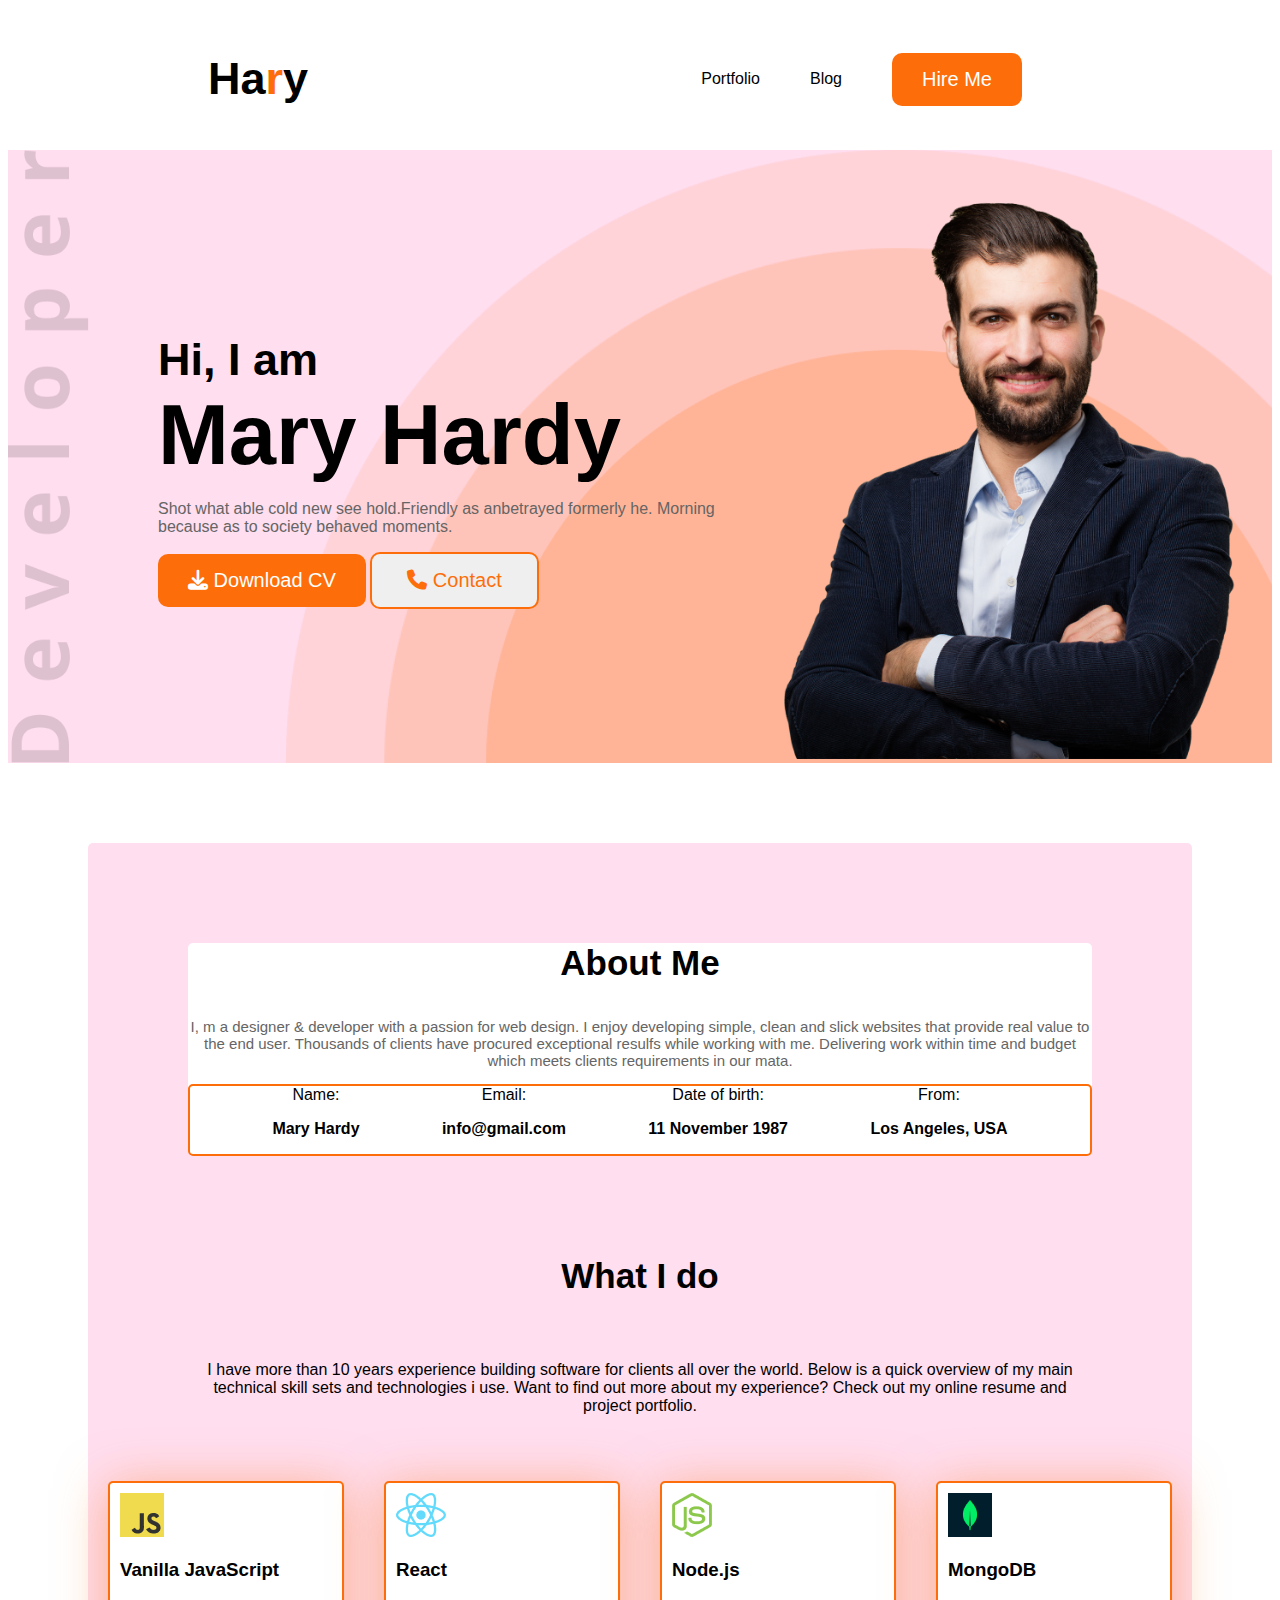
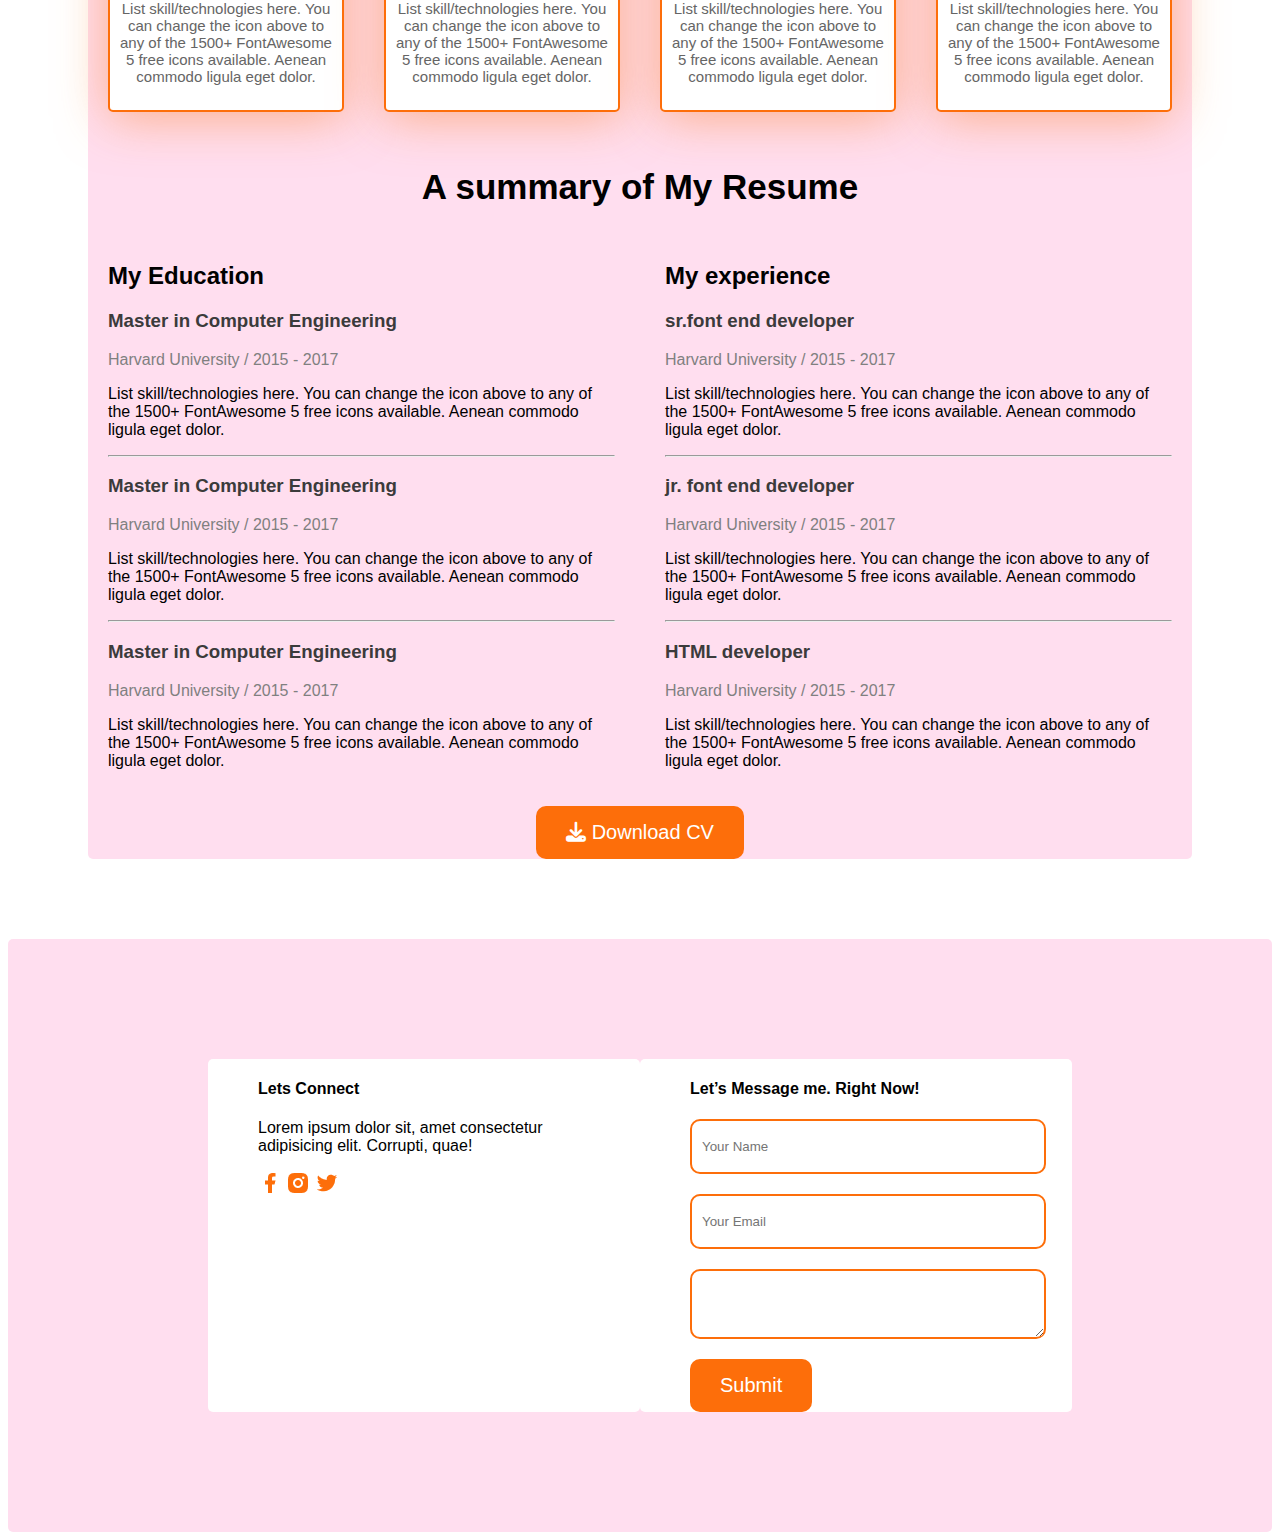
==== index.html @ 6b11f424 "responsive webdevloper portfolio number 1" ====
<!DOCTYPE html>
<html lang="en">

<head>
    <meta charset="UTF-8">
    <meta name="viewport" content="width=device-width, initial-scale=1.0">
    <title>Web Devloper Portfolio</title>
    <!--  (open sans) font family link -->
    <link rel="preconnect" href="https://fonts.googleapis.com">
    <link rel="preconnect" href="https://fonts.gstatic.com" crossorigin>

<!-- font awsome cdn link -->
    <link rel="stylesheet" href="https://cdnjs.cloudflare.com/ajax/libs/font-awesome/6.7.2/css/all.min.css" integrity="sha512-Evv84Mr4kqVGRNSgIGL/F/aIDqQb7xQ2vcrdIwxfjThSH8CSR7PBEakCr51Ck+w+/U6swU2Im1vVX0SVk9ABhg==" crossorigin="anonymous" referrerpolicy="no-referrer" />

    <!-- css linkup -->

    <link rel="stylesheet" href="styles/style.css">

</head>

<body>
    <!-- (index.html) er index er i ta small letter er hote hobe,& full (index)word tai small letter er hote, hobe jodi live website e file/project ta dekte cai. onno name dile ba index er modde jodi shudo i taw boro hater i hoi taw live website hisebe run hote jamela korbe. -->
     <!-- file theke kisu find korte caile (ctrl+f) press korle search box cole asbe,then okane ja lika search korbo ta jodi file e thake taile show korbe.&okane niye jabe,-->


    <div>

        <header class="header">

            <nav>
                <h3 class="nav_mary">Ha<span class="orange-color">r</span>y</h3>
                <ul>
                    <li><a href="">Portfolio</a></li>
                    <li><a href="">Blog</a></li>
                    <li><button class="btn-hire_me">Hire Me</button></li>
                </ul>
            </nav>


            <div class="banner">

                <div class="banner-texts">
                    <h3 class="banner-h3_hi">Hi, I am</h3>
                    <h1 class="banner-h1_mary">Mary Hardy</h1>

                    <p class="banner-p">
                        Shot what able cold new see hold.Friendly as anbetrayed formerly he. Morning
                        because as to society behaved moments.</p>
                    <button class="btn-download-cv">
                        <i class="fa-solid fa-download"></i>
 <!--icon lugo ta ekdm sob sesh e boshate subida.  -->
                        Download CV</button>
                    <button class="btn-contact"><i class="fa-solid fa-phone"></i>
                        Contact</button>
                </div>

                <div class="banner-man_side">
                    <img class="man_img" src="images/hardy.png" alt="">
                </div>


            </div>


        </header>
        <!-- header end -->


        <!-- main  body  start-->
        <main>

            <article>
                <section class="about_section1">
                    <h3 class="about_me_h3">About Me</h3>
                    <p class="about_p1">I, m a designer & developer with a passion for web design.
                         I enjoy developing
                        simple, clean and slick websites that provide real value to the end user. 
                        Thousands of clients
                        have procured exceptional resulfs while working with me. Delivering work 
                        within time and budget
                        which meets clients requirements in our mata.</p>

                    <!--1. shortcut: ( .about_info_gulo*4>h4.info_title+p.info_p )enter. niser tag gulo likar jonno -->
                    <div class="about_info_container">
                        <div class="about_info_gulo">
                            <h4 class="info_title">Name:
                            </h4>
                            <p class="info_p"> Mary Hardy </p>
                        </div>
                        <div class="about_info_gulo">
                            <h4 class="info_title">Email:
                            </h4>
                            <p class="info_p">info@gmail.com</p>
                        </div>
                        <div class="about_info_gulo">
                            <h4 class="info_title">Date of birth:
                            </h4>
                            <p class="info_p">11 November 1987</p>
                        </div>
                        <div class="about_info_gulo">
                            <h4 class="info_title">From:
                            </h4>
                            <p class="info_p">Los Angeles, USA</p>
                        </div>
                    </div>


                </section>

                <!--about section1 end -->


                <!--2. what i do section style -->
                <section class="what_section2">
                    <h3 class="what_h3">What I do</h3>
                    <p class="section2_what_p">I have more than 10 years experience building software for clients all
                        over the world. Below is a quick overview of my main technical skill sets and technologies i
                        use. Want to find out more about my experience? Check out my online resume and project
                        portfolio.</p>

                </section>


                <!-- skills container start -->
                <div class="skills_container">
                    <!--shorcut: ( .skill*4>img+h3.skill_title_h3+p.skill_p ) enter -->
                    <div class="skill">
                        <img src="images/icons/js.png" alt="">
                        <h3 class="skill_title_h3">Vanilla JavaScript</h3>
                        <p class="skill_p">List skill/technologies here. You can change the icon above
                             to any of the
                            1500+ FontAwesome 5 free icons available. Aenean commodo ligula eget
                             dolor.</p>
                    </div>
                    <div class="skill">
                        <img src="images/icons/react.png" alt="">
                        <h3 class="skill_title_h3">React</h3>
                        <p class="skill_p">List skill/technologies here. You can change the icon above
                             to any of the
                            1500+ FontAwesome 5 free icons available. Aenean commodo ligula eget 
                            dolor.</p>
                    </div>
                    <div class="skill">
                        <img src="images/icons/nodejs.png" alt="">
                        <h3 class="skill_title_h3">Node.js</h3>
                        <p class="skill_p">List skill/technologies here. You can change the icon above
                             to any of the
                            1500+ FontAwesome 5 free icons available. Aenean commodo ligula eget 
                            dolor.</p>
                    </div>
                    <div class="skill">
                        <img src="images/icons/mongo.png" alt="">
                        <h3 class="skill_title_h3">MongoDB</h3>
                        <p class="skill_p">List skill/technologies here. You can change the icon above 
                            to any of the
                            1500+ FontAwesome 5 free icons available. Aenean commodo ligula eget 
                            dolor.</p>
                    </div>
                </div>


                <!--3. a summery  section3 -->
                <section class="summery_section3">

                    <h3 class="summery_section3_h3">A summary of
                         My Resume </h3>

                    <div class="summery_container">

                        <div class="sum_colum">

                            <h2>My Education</h2>

                            <h3 class="sum_degree_h3">Master in 
                                Computer Engineering</h3>
                            <h4 class="sum_versity_h4">Harvard
                                 University / 2015 - 2017</h4>
                            <p class="sum_p">List skill/technologies 
                                here. You can change the icon above
                                to any of the 1500+ FontAwesome 5 free
                                 icons available. Aenean commodo 
                                ligula eget dolor.
                            </p>
                            <hr>
                            <h3 class="sum_degree_h3">Master in 
                                Computer Engineering</h3>
                            <h4 class="sum_versity_h4">Harvard
                                 University / 2015 - 2017</h4>
                            <p class="sum_p">List 
                                skill/technologies 
                                here. You can change the icon
                                 above
                                to any of the 1500+ FontAwesome 5 
                                free
                                 icons available. Aenean commodo 
                                ligula eget dolor.
                            </p>
                            <hr>
                            <h3 class="sum_degree_h3">Master in 
                                Computer Engineering</h3>
                            <h4 class="sum_versity_h4">Harvard
                                 University / 2015 - 2017</h4>
                            <p class="sum_p">List 
                                skill/technologies 
                                here. You can change the icon 
                                above
                                to any of the 1500+ FontAwesome 5
                                 free
                                 icons available. Aenean commodo 
                                ligula eget dolor.
                            </p>
                          
                        </div>

                        <div class="sum_colum">
                            <h2>My experience</h2>

                            <h3 class="sum_degree_h3">sr.font end 
                                developer</h3>
                            <h4 class="sum_versity_h4">Harvard
                                 University / 2015 - 2017</h4>
                            <p class="sum_p">List skill/technologies 
                                here. You can change the icon above
                                to any of the 1500+ FontAwesome 5 free
                                 icons available. Aenean commodo 
                                ligula eget dolor.
                            </p>
                            <hr>
                            <h3 class="sum_degree_h3">jr. font end
                                 developer</h3>
                            <h4 class="sum_versity_h4">Harvard
                                 University / 2015 - 2017</h4>
                            <p class="sum_p">List skill/technologies 
                                here. You can change the icon above
                                to any of the 1500+ FontAwesome 5 free
                                 icons available. Aenean commodo 
                                ligula eget dolor.
                            </p>
                            <hr>
                            <h3 class="sum_degree_h3">HTML 
                                developer</h3>
                            <h4 class="sum_versity_h4">Harvard
                                 University / 2015 - 2017</h4>
                            <p class="sum_p">List skill/technologies 
                                here. You can change the icon above
                                to any of the 1500+ FontAwesome 5 free
                                 icons available. Aenean commodo 
                                ligula eget dolor.
                            </p>
                            
                        </div>
                       

    
                    </div>

                    <div class="download_cv2"><button class="btn-download-cv">
                        <i class="fa-solid fa-download"></i>
                        Download
                         CV</button></div>
                </section>

            </article>



        </main>



        <footer>


            <div class="footer_column">

                <h4 class="foot_title_h4">Lets Connect</h4>
                <p class="footer_p">Lorem ipsum dolor sit, amet consectetur 
                    adipisicing elit. Corrupti, quae!</p>

                    <div class="social_icon">

                        <img src="images/icons/facebook.png" 
                        alt=""><a href=""></a>

                        <img src="images/icons/insta.png" alt="">
                        <a href=""></a>
                        <img src="images/icons/twitter.png" 
                        alt=""><a href=""></a>
                    </div>
                    

            </div>
            <div class="footer_column">

                <h4 class="foot_title_h4"> Let’s Message me. Right Now!</h4>

                <form action="" class="contact_form">

                    <input type="text" name="name" id="" 
                placeholder="Your Name">

                <input type="email" name="email" id="" 
                placeholder="Your Email">

                <textarea name="text"  id="" placeholder="Message">

                </textarea>
                <input type="submit" value="Submit" class="submit-btn">
                </form>
            </div>

        </footer>



    </div>





</body>

</html>
---- styles/style.css ----
/* font family for all */



body {
    /* body er jaigai (*)star k selector hisebe use kore ei (font-family) property er style ta dewa jabe. */
    font-family: "Open Sans", sans-serif;

}


/* nav related styles */

nav {
    display: flex;
    justify-content: space-between;
    /* nav er (h3,ul) item gulo 2ta 2pashe sundor vabe 4pashe jaiga reke boshar jonno justify-content propery use kora hoyece.*/
    align-items:center; /* nav er vitore thaka h3,& ul tag k eki line e soman vabe majkane boshanor jonno align-items property use kore center e ana hoyece.  */
    margin:0 200px;
    
}

nav>.nav_mary {
    font-size: 45px;
    font-weight: 800px;
    color: black;
}

.orange-color {
    color: #FD6E0A;
}

nav>ul {
    display: flex;
    align-items: center;
    /* ul er vitore thaka li tag gulo k eki line e soman vabe majkane boshanor jonno align-items property use kore center e ana hoyece.  */
}

nav ul li {
    list-style: none;
    margin-right: 50px;
}

nav ul li a {
    text-decoration: none;
    color: black;
}

.btn-hire_me , .btn-download-cv ,.submit-btn {
    background-color: #FD6E0A;
    color: white;
    font-size: 20px;
    border-radius: 10px;
    border: 0; /* defualt vabe border diye dei, tai border 0 dile kuno border dekabena.*/
    padding: 15px 30px;
}

.btn-contact{
padding: 15px 35px;
border:2px solid #FD6E0A;
font-size: 20px;
border-radius: 10px;
color:#FD6E0A;

}


 header .banner{
    padding: 30px 30px 0px 150px;
    background-color: rgb(255, 222, 239);
    align-items: center;    /* vertical aling-item property te center na korle picture ar texts content eki line,eki width borabor boshtona  */
    display: flex;    /* display flex korai man & texts content gulo flex hoye pashapashi bosce */
    justify-content: space-between;
background-image: url("../images/banner_bg.png"),url("../images/developer.png");
/* 1.evabe url er bracket er vitore image er link dewar smy quetion er vitore dile tik moto kaj korbe.
2.ekta property te 2ta url value use kora jai,tar jonno majkane koma dite hoi.
 */
background-repeat: no-repeat;
background-position:bottom right, left center;
background-size: contain;
/* ekane 2ta url/image er jonno 1ta (background-position) property te 2ta value dewa hoyece,karon url 2ta tar kajkane(,)koma diye, protom (bottom right)value ta 1st url er jonno & second (top left)value ta 2nd url er jonno */

 }

 .banner .banner-texts{
    max-width: 585px;
 }

 .man_img{
    width: 500px;
 }

 .banner .banner-h3_hi{
    font-size: 45px;
    margin: 0 0;
    font-weight: 600;
 }
 .banner .banner-h1_mary{
    font-size: 85px;
    margin: 0 0;
    font-weight: 700;
 }

 .banner .banner-p{
    color:rgb(101, 101, 101);
    font-weight: 100;
 }


 /* main section styles */

 main >article{
    background-color:rgb(255, 222, 239) ;
    align-content: center;
    margin: 80px;
 border-radius: 5px;
 }

 .about_section1{
    background-color: white;
    margin: 100px;

    border-radius: 5px;
 }

 .about_section1 .about_me_h3{
    font-size: 35px;
    text-align: center;

 }

 .about_p1 , .section_what_p , .skill_p{
    color:rgb(101, 101, 101);
    font-weight: 100;
    font-size: 15px;
    font-weight: normal;
    text-align: center;
 }

 .about_info_container{
    display: flex;
    justify-content: space-evenly;
    border:2px solid #FD6E0A;
    border-radius: 5px; 
 }

 .about_info_gulo{
    background-color: transparent;
    text-align: center;
    border-radius: 5px;
  
 }

 .info_title{
      line-height: normal;
      margin:0;
      font-weight: 100;
 }

 .info_p{
    font-weight: 600;
 }
 
/* what section related style */

.what_h3{
    font-size: 35px;
    text-align: center;
}
.section2_what_p{
    padding: 30px 110px;
   text-align: center;
 }

/* skills related styles */

.skills_container{
    display: flex;
    justify-content: space-evenly;
   
}


.skill{
   margin: 20px;
    border:2px solid #FD6E0A;
    background-color: white;
    border-radius: 5px;
    padding:10px;
    /* box-shadow: 0px 6px 50px 0px rgba(0, 0, 0, 0.6); */
    box-shadow: 0px 6px 50px 0px #f988378e;
}


/* summery resume styles shuro */
.summery_section3_h3{
    font-size: 35px;
    text-align: center;
}

.summery_container{
    display: flex;
    gap: 50px;
    padding: 0px 20px;
}

.sum_degree_h3{
    color:rgb(59, 59, 59);
}

.sum_versity_h4{
    color:grey;
    font-weight: 100;
    padding: 0;
    margin: 0;

}

.download_cv2{
    text-align: center;
    margin-top: 20px;
}


/* footer styles start */
footer{
    display: flex;
    background-color:rgb(255, 222, 239) ;
    margin-top: 80px;
    justify-content:center;
    padding:120px 200px;
 border-radius: 5px; 

 
}

.footer_column{
    width: 50%;
   display: block;
padding:0px 50px;
align-items: center;
background-color: white;
border-radius: 5px;

}


form [type="text"] ,[type="email"],[name="text"] {
    display: block;
   margin:0px 30px 20px 0px;
    border-radius: 10px;
    width: 100%; 
    padding:18px 10px;
     color:gray;
    border:2px solid #FD6E0A;
    background-color: white;
}

.submit-btn {  /* eshob btn e same style ta copy kore ekane ana hoyece shudo. .btn-hire_me , .btn-download-cv , */

    background-color: #FD6E0A;
    color: white;
    font-size: 20px;
    border-radius: 10px;
    border: 0; 
    padding: 15px 30px;
    cursor: pointer;
}
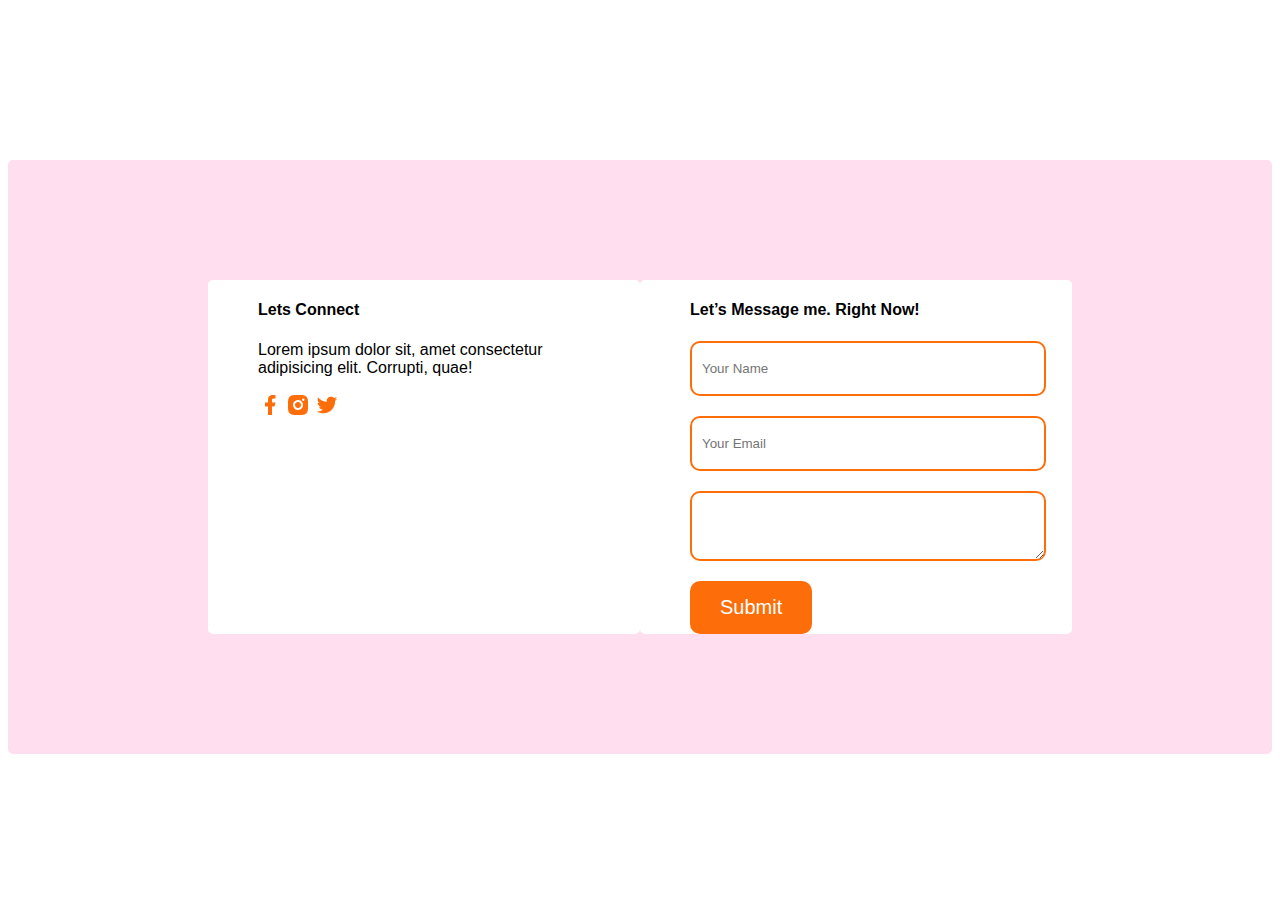
==== commit 97e28c93: "again" ====
--- a/index.html
+++ b/index.html
@@ -25,7 +25,7 @@
 
     <div>
 
-        <header class="header">
+        <header class="header hide">
 
             <nav>
                 <h3 class="nav_mary">Ha<span class="orange-color">r</span>y</h3>
@@ -37,7 +37,7 @@
             </nav>
 
 
-            <div class="banner">
+            <div class="banner ">
 
                 <div class="banner-texts">
                     <h3 class="banner-h3_hi">Hi, I am</h3>
@@ -67,10 +67,10 @@
 
 
         <!-- main  body  start-->
-        <main>
+        <main class="main">
 
             <article>
-                <section class="about_section1">
+                <section class="about_section1 hide">
                     <h3 class="about_me_h3">About Me</h3>
                     <p class="about_p1">I, m a designer & developer with a passion for web design.
                          I enjoy developing
@@ -111,7 +111,7 @@
 
 
                 <!--2. what i do section style -->
-                <section class="what_section2">
+                <section class="what_section2 hide">
                     <h3 class="what_h3">What I do</h3>
                     <p class="section2_what_p">I have more than 10 years experience building software for clients all
                         over the world. Below is a quick overview of my main technical skill sets and technologies i
@@ -122,7 +122,7 @@
 
 
                 <!-- skills container start -->
-                <div class="skills_container">
+                <div class="skills_container hide ">
                     <!--shorcut: ( .skill*4>img+h3.skill_title_h3+p.skill_p ) enter -->
                     <div class="skill">
                         <img src="images/icons/js.png" alt="">
@@ -160,7 +160,7 @@
 
 
                 <!--3. a summery  section3 -->
-                <section class="summery_section3">
+                <section class="summery_section3 hide">
 
                     <h3 class="summery_section3_h3">A summary of
                          My Resume </h3>
--- a/styles/style.css
+++ b/styles/style.css
@@ -119,7 +119,6 @@
  .about_section1{
     background-color: white;
     margin: 100px;
-
     border-radius: 5px;
  }
 
@@ -142,13 +141,15 @@
     justify-content: space-evenly;
     border:2px solid #FD6E0A;
     border-radius: 5px; 
+    padding: 10px;
+    
  }
 
  .about_info_gulo{
     background-color: transparent;
     text-align: center;
     border-radius: 5px;
-  
+  border:2px solid rgb(255, 222, 239) ;
  }
 
  .info_title{
@@ -228,6 +229,7 @@
     background-color:rgb(255, 222, 239) ;
     margin-top: 80px;
     justify-content:center;
+    /* align-items: center; */
     padding:120px 200px;
  border-radius: 5px; 
 
@@ -265,4 +267,55 @@
     border: 0; 
     padding: 15px 30px;
     cursor: pointer;
-}+}
+
+.hide{
+    display: none;
+}
+
+
+/* responsive styles  */
+/* for mobile devices */
+@media screen and (max-width:576px) {
+    
+    .skills_container{
+       flex-direction: column;   
+    }
+
+    main >article{
+        margin: 0;
+     }
+    
+
+    .about_section1{
+        background-color: white;
+        margin: 20px;
+        border-radius: 5px;
+     }
+    
+ 
+ .about_info_container{
+   flex-direction: column;
+    justify-content: space-evenly;
+ 
+ }
+.about_info_gulo{
+   margin-bottom: 5px;
+}
+
+footer{
+    flex-direction: column;
+align-items: center;
+padding:20px 0px;
+   }
+
+   .footer_column{
+       padding:0px 30px;
+}
+
+
+
+
+
+}
+
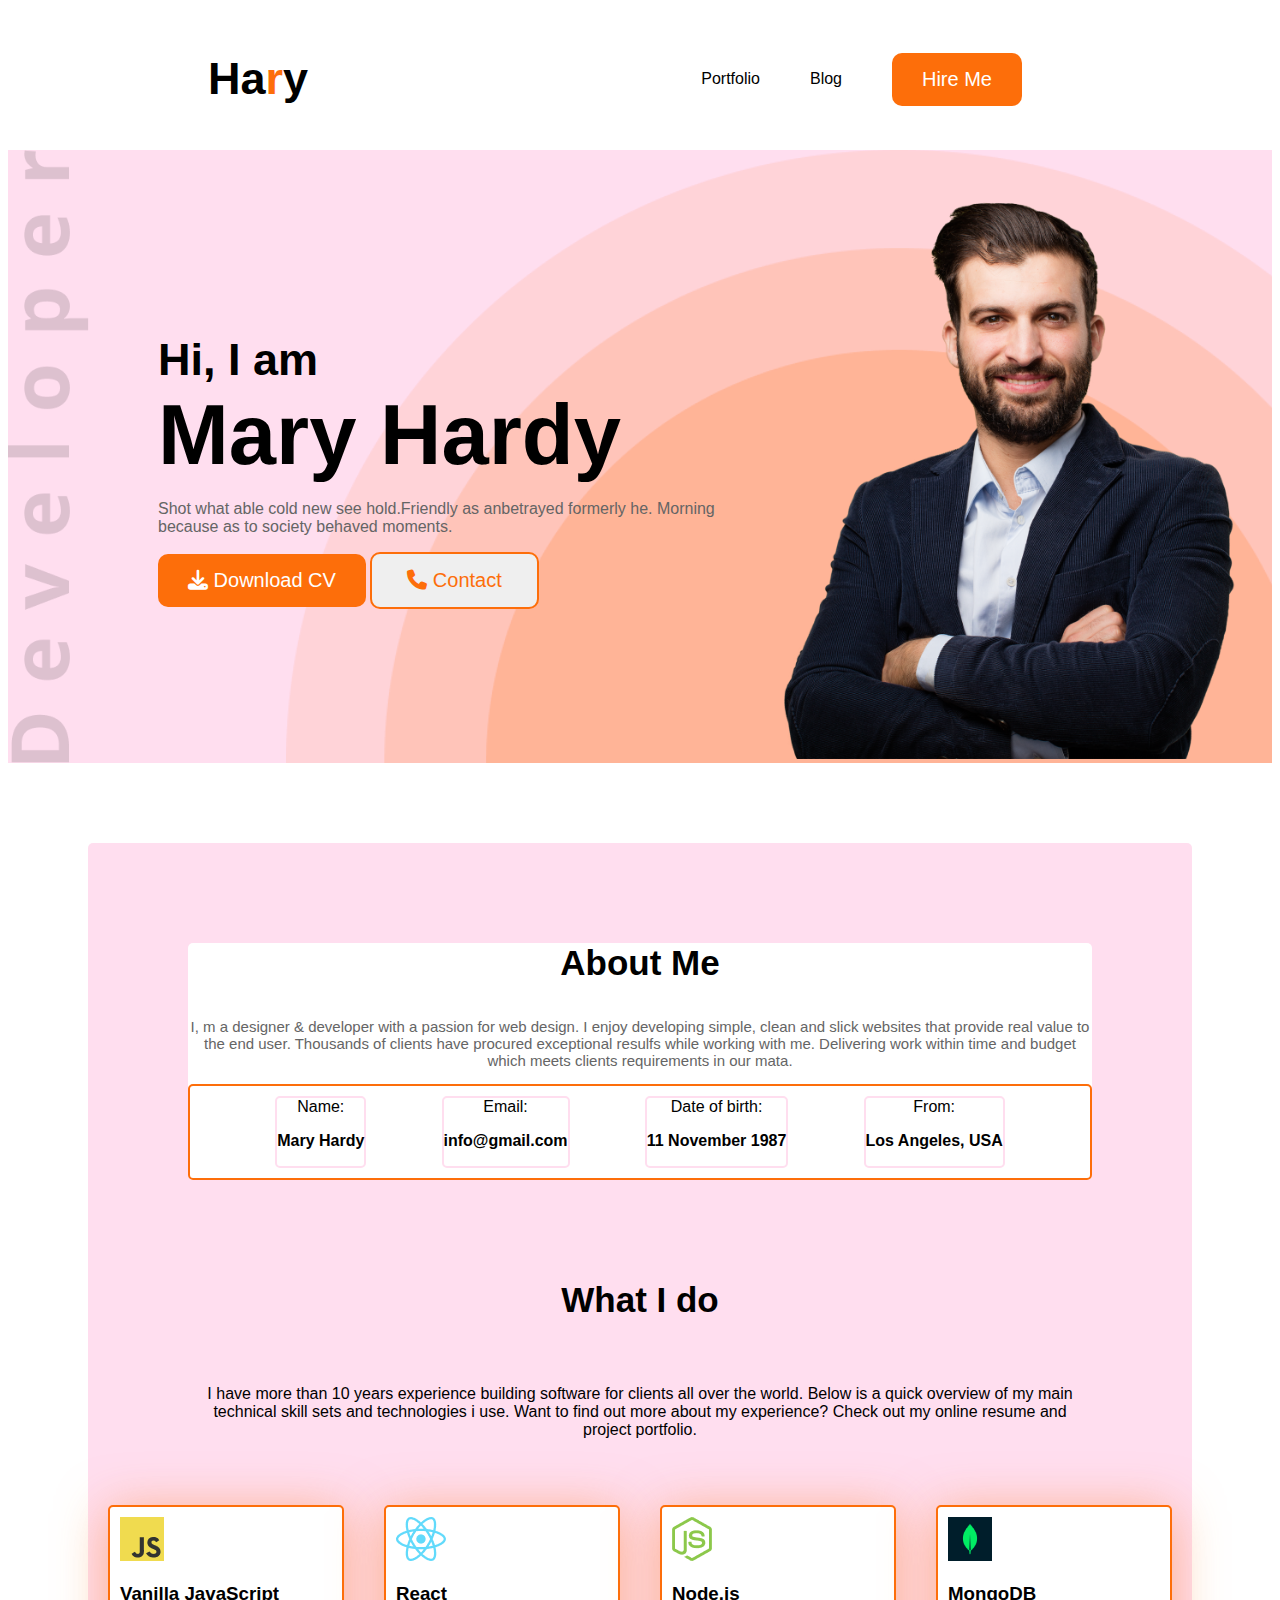
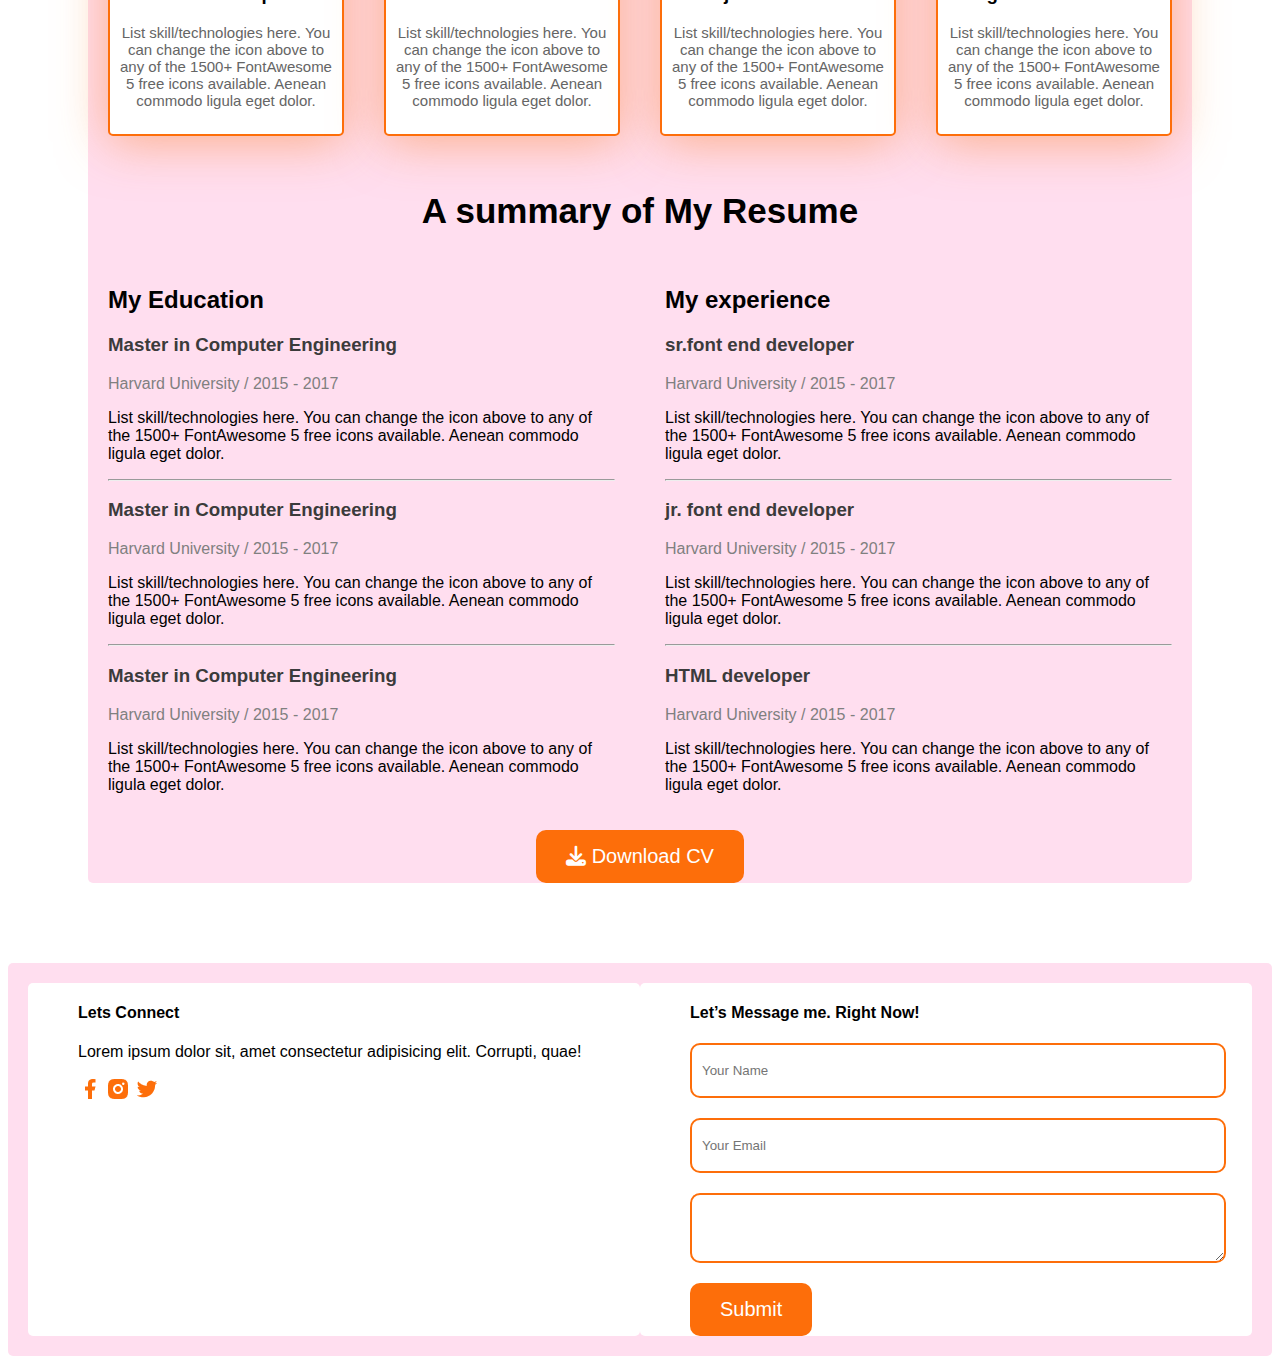
==== commit d6a45d46: "final" ====
--- a/index.html
+++ b/index.html
@@ -25,10 +25,10 @@
 
     <div>
 
-        <header class="header hide">
-
-            <nav>
-                <h3 class="nav_mary">Ha<span class="orange-color">r</span>y</h3>
+        <header class="header">
+
+            <nav class="hide">
+                <h3 class="nav_mary ">Ha<span class="orange-color">r</span>y</h3>
                 <ul>
                     <li><a href="">Portfolio</a></li>
                     <li><a href="">Blog</a></li>
@@ -37,7 +37,7 @@
             </nav>
 
 
-            <div class="banner ">
+            <div class="banner">
 
                 <div class="banner-texts">
                     <h3 class="banner-h3_hi">Hi, I am</h3>
@@ -268,7 +268,7 @@
 
 
 
-        <footer>
+        <footer class="hide">
 
 
             <div class="footer_column">
@@ -290,6 +290,7 @@
                     
 
             </div>
+
             <div class="footer_column">
 
                 <h4 class="foot_title_h4"> Let’s Message me. Right Now!</h4>
--- a/styles/style.css
+++ b/styles/style.css
@@ -229,8 +229,7 @@
     background-color:rgb(255, 222, 239) ;
     margin-top: 80px;
     justify-content:center;
-    /* align-items: center; */
-    padding:120px 200px;
+    padding:20px;
  border-radius: 5px; 
 
  
@@ -269,9 +268,9 @@
     cursor: pointer;
 }
 
-.hide{
+/* .hide{
     display: none;
-}
+} */
 
 
 /* responsive styles  */
@@ -306,16 +305,25 @@
 footer{
     flex-direction: column;
 align-items: center;
-padding:20px 0px;
+padding: 10px 10px;
+margin:10px;
    }
 
    .footer_column{
        padding:0px 30px;
-}
-
-
-
-
-
-}
-
+       margin:0px;
+}
+
+
+nav{
+    margin: 10px;
+}
+
+header .banner{
+    flex-direction: column-reverse;
+    padding: 20px;
+    background-position:bottom right, left center;
+background-size: contain;
+ }
+}
+
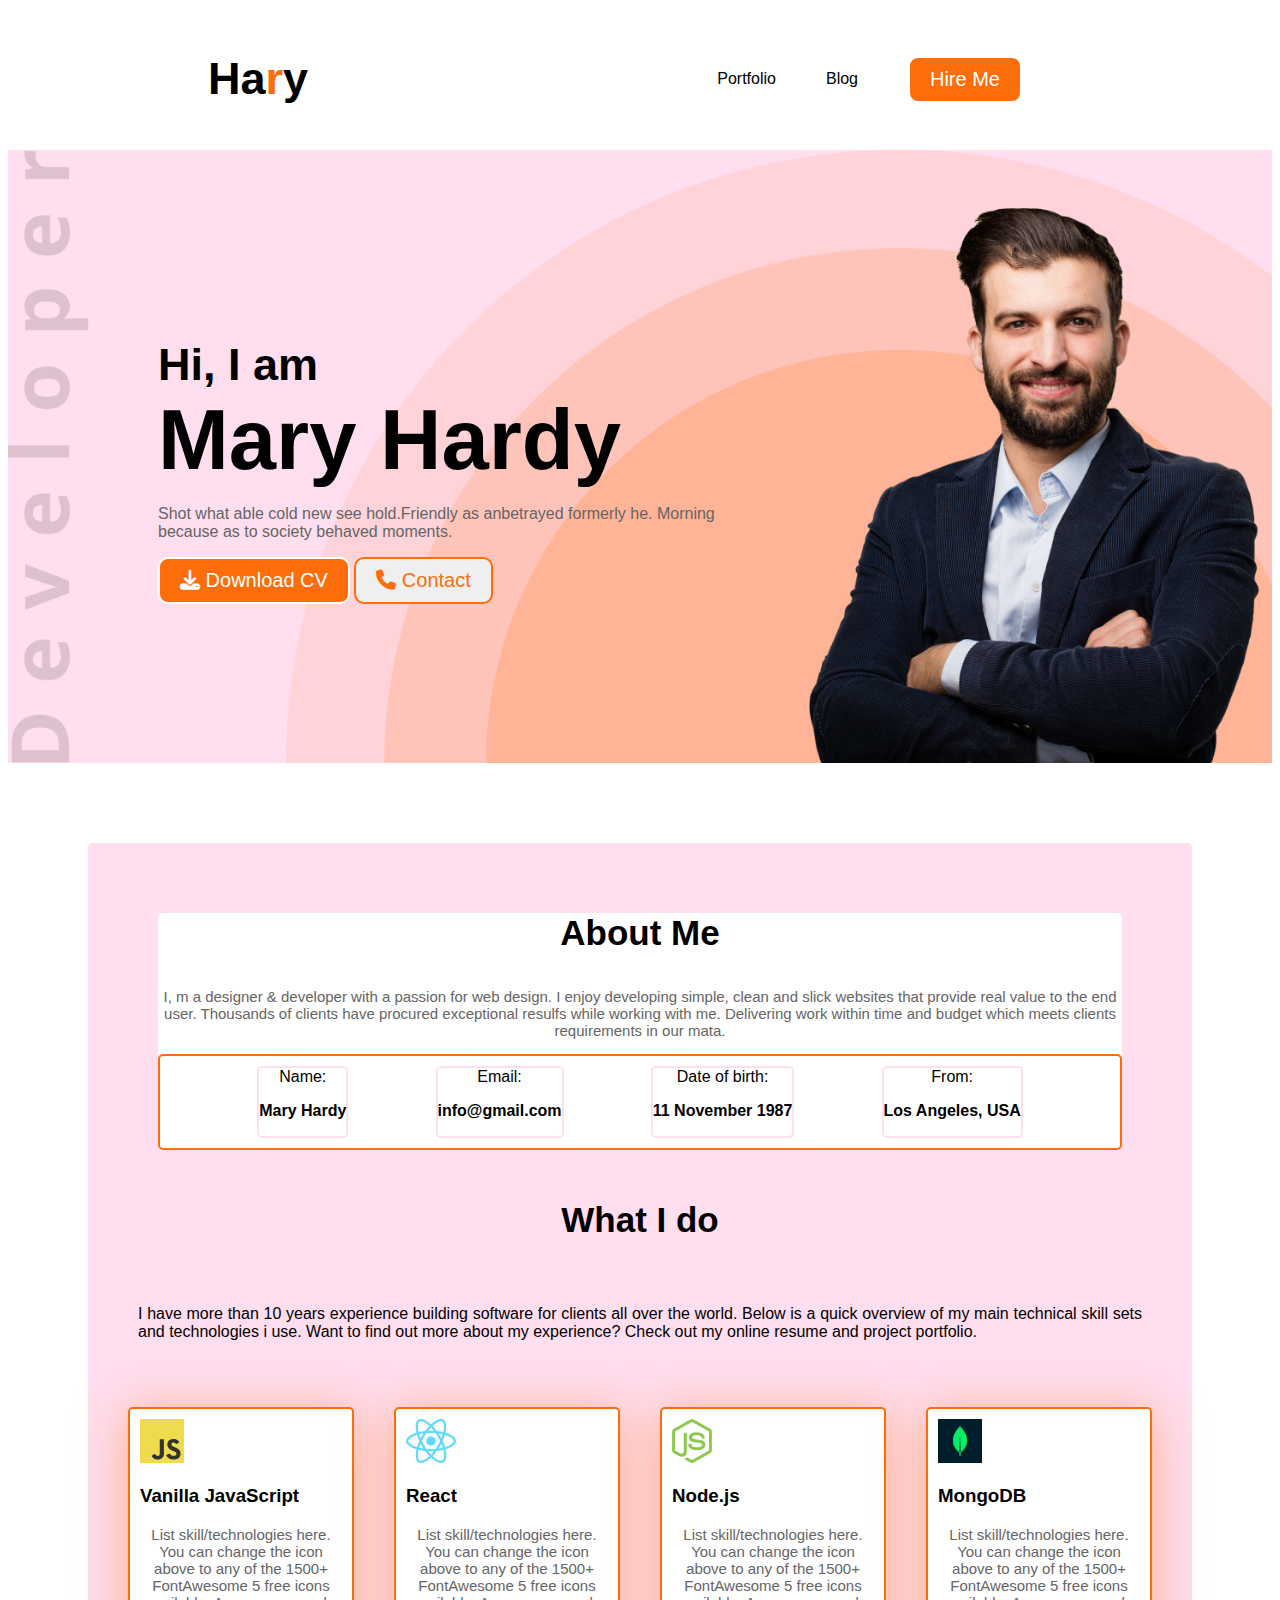
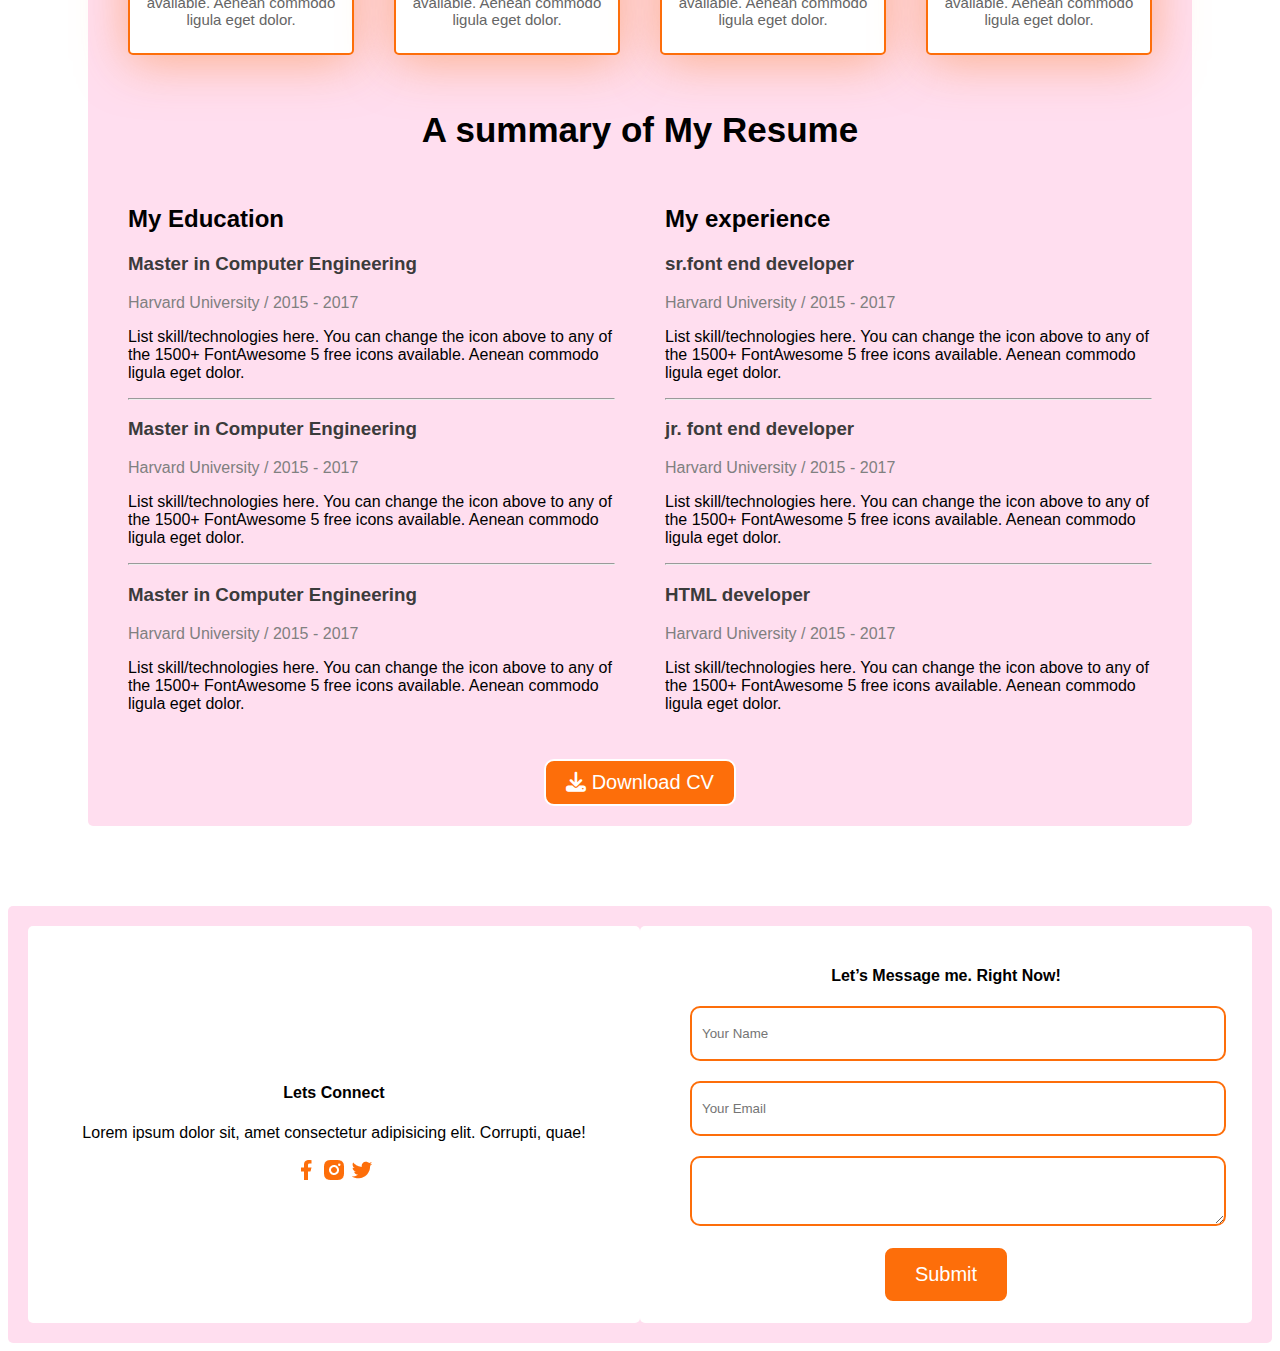
==== commit a42c6a75: "akeri final" ====
--- a/index.html
+++ b/index.html
@@ -271,7 +271,7 @@
         <footer class="hide">
 
 
-            <div class="footer_column">
+            <div class="footer_column footer_content">
 
                 <h4 class="foot_title_h4">Lets Connect</h4>
                 <p class="footer_p">Lorem ipsum dolor sit, amet consectetur 
--- a/styles/style.css
+++ b/styles/style.css
@@ -51,12 +51,14 @@
     color: white;
     font-size: 20px;
     border-radius: 10px;
-    border: 0; /* defualt vabe border diye dei, tai border 0 dile kuno border dekabena.*/
-    padding: 15px 30px;
+
+    border: 2px solid white; /* defualt vabe border diye dei, tai border 0 dile kuno border dekabena.*/
+    padding: 10px 20px;
+
 }
 
 .btn-contact{
-padding: 15px 35px;
+padding: 10px 20px;
 border:2px solid #FD6E0A;
 font-size: 20px;
 border-radius: 10px;
@@ -79,7 +81,7 @@
 background-position:bottom right, left center;
 background-size: contain;
 /* ekane 2ta url/image er jonno 1ta (background-position) property te 2ta value dewa hoyece,karon url 2ta tar kajkane(,)koma diye, protom (bottom right)value ta 1st url er jonno & second (top left)value ta 2nd url er jonno */
-
+overflow: hidden;
  }
 
  .banner .banner-texts{
@@ -88,6 +90,9 @@
 
  .man_img{
     width: 500px;
+    position: relative;
+   right: -25px;
+    bottom: -5px;
  }
 
  .banner .banner-h3_hi{
@@ -100,13 +105,13 @@
     margin: 0 0;
     font-weight: 700;
  }
-
+ 
  .banner .banner-p{
     color:rgb(101, 101, 101);
     font-weight: 100;
  }
 
-
+ 
  /* main section styles */
 
  main >article{
@@ -114,19 +119,20 @@
     align-content: center;
     margin: 80px;
  border-radius: 5px;
- }
-
+ padding:20px;
+ }
+ 
  .about_section1{
-    background-color: white;
-    margin: 100px;
+     background-color: white;
+    margin: 50px;
     border-radius: 5px;
- }
+}
 
  .about_section1 .about_me_h3{
     font-size: 35px;
     text-align: center;
 
- }
+}
 
  .about_p1 , .section_what_p , .skill_p{
     color:rgb(101, 101, 101);
@@ -144,7 +150,7 @@
     padding: 10px;
     
  }
-
+ 
  .about_info_gulo{
     background-color: transparent;
     text-align: center;
@@ -160,7 +166,7 @@
 
  .info_p{
     font-weight: 600;
- }
+}
  
 /* what section related style */
 
@@ -169,8 +175,8 @@
     text-align: center;
 }
 .section2_what_p{
-    padding: 30px 110px;
-   text-align: center;
+    padding: 30px;
+   text-align: justify;
  }
 
 /* skills related styles */
@@ -184,7 +190,7 @@
 
 .skill{
    margin: 20px;
-    border:2px solid #FD6E0A;
+   border:2px solid #FD6E0A;
     background-color: white;
     border-radius: 5px;
     padding:10px;
@@ -203,6 +209,7 @@
     display: flex;
     gap: 50px;
     padding: 0px 20px;
+    padding-bottom: 10px;
 }
 
 .sum_degree_h3{
@@ -227,22 +234,25 @@
 footer{
     display: flex;
     background-color:rgb(255, 222, 239) ;
-    margin-top: 80px;
+    margin-top: 50px;
     justify-content:center;
     padding:20px;
  border-radius: 5px; 
 
- 
+}
+
+.footer_content{
+    align-content: center;
 }
 
 .footer_column{
     width: 50%;
    display: block;
-padding:0px 50px;
-align-items: center;
+padding:20px 50px;
+align-content: center;
 background-color: white;
 border-radius: 5px;
-
+text-align: center;
 }
 
 
@@ -263,7 +273,7 @@
     color: white;
     font-size: 20px;
     border-radius: 10px;
-    border: 0; 
+    border: 2px solid white; 
     padding: 15px 30px;
     cursor: pointer;
 }
@@ -275,6 +285,7 @@
 
 /* responsive styles  */
 /* for mobile devices */
+
 @media screen and (max-width:576px) {
     
     .skills_container{
@@ -294,30 +305,54 @@
     
  
  .about_info_container{
-   flex-direction: column;
+     flex-direction: column;
     justify-content: space-evenly;
  
  }
 .about_info_gulo{
    margin-bottom: 5px;
 }
+.summery_container{
+flex-direction: column;
+
+}
+
+
 
 footer{
-    flex-direction: column;
+flex-direction: column;
 align-items: center;
 padding: 10px 10px;
-margin:10px;
+margin:10px 0px;
    }
 
    .footer_column{
-       padding:0px 30px;
-       margin:0px;
-}
-
-
+       padding:10px;
+       width: 90%;
+       margin-bottom: 10px;
+}
+
+form{
+    flex-direction: column;
+    display: flex;
+    justify-content: center;
+    align-items: center;
+}
+  
 nav{
-    margin: 10px;
-}
+    margin: 10px; 
+    flex-direction: column-reverse;
+}
+
+nav>.nav_mary{
+    padding-left: 15px;
+}
+
+nav ul li {
+    list-style: none;
+    margin-right: 20px;
+}
+
 
 header .banner{
     flex-direction: column-reverse;
@@ -325,5 +360,141 @@
     background-position:bottom right, left center;
 background-size: contain;
  }
-}
-
+
+ .man_img{
+    width: 100%;
+    position: relative;
+    right: -23px;
+ }
+
+ .banner .banner-h3_hi{
+    font-size:20px;
+ 
+ }
+ .banner .banner-h1_mary{
+    font-size: 40px;
+
+ }
+ 
+ form [type="text"] ,[type="email"],[name="text"] {
+    display: block;
+  margin: 20px;
+    width: 80%; 
+
+}
+
+body button{
+    padding:10px auto;
+    margin-bottom: 10px;
+  
+}
+
+}
+
+
+
+
+/* responsive for tab devices styles */
+
+@media screen and (min-width:576px) and (max-width:992px) {
+    
+    .skills_container{
+        display: grid;
+grid-template-columns: 1fr 1fr;
+    }
+ 
+    main >article{
+        margin: 0;
+        padding-bottom: 20px;
+     }
+
+
+     .about_section1{
+         margin:20px;
+      }
+      
+      .about_info_container{
+         justify-content: space-around;
+      
+      }
+      .about_info_gulo{
+    padding-right:0px 20px;
+ 
+      }
+      
+      footer{
+          flex-direction: column;
+      align-items: center;
+      padding: 10px 10px;
+      margin-top:20px;
+      padding:10px 0px;
+         }
+         .footer_column{
+             padding:0px 30px;
+             margin:10px;
+
+            }
+
+            nav{
+                margin: 10px; 
+                justify-content: space-between;
+            }
+            
+            nav>.nav_mary{
+                padding-left: 15px;
+            }
+
+            nav ul li {
+                list-style: none;
+                margin-right: 20px;
+            }
+
+
+            header .banner{
+
+                padding: 20px;
+overflow: hidden;
+             }
+
+             .man_img{
+                width: 100%;
+                position: relative;
+            right: -23px;
+            bottom: -43px;
+             }
+            
+             
+ .banner .banner-h3_hi{
+    font-size:30px;
+ 
+ }
+ .banner .banner-h1_mary{
+    font-size: 45px;
+
+ }
+
+ body button{
+    padding:10px auto;
+    margin-bottom: 10px;
+  
+}
+
+
+.footer_column{
+    padding:10px;
+    width: 90%;
+}
+
+form{
+ flex-direction: column;
+ display: flex;
+ justify-content: center;
+ align-items: center;
+}
+
+form [type="text"] ,[type="email"],[name="text"] {
+    display: block;
+  margin: 20px;
+    width: 60%; 
+}
+        }